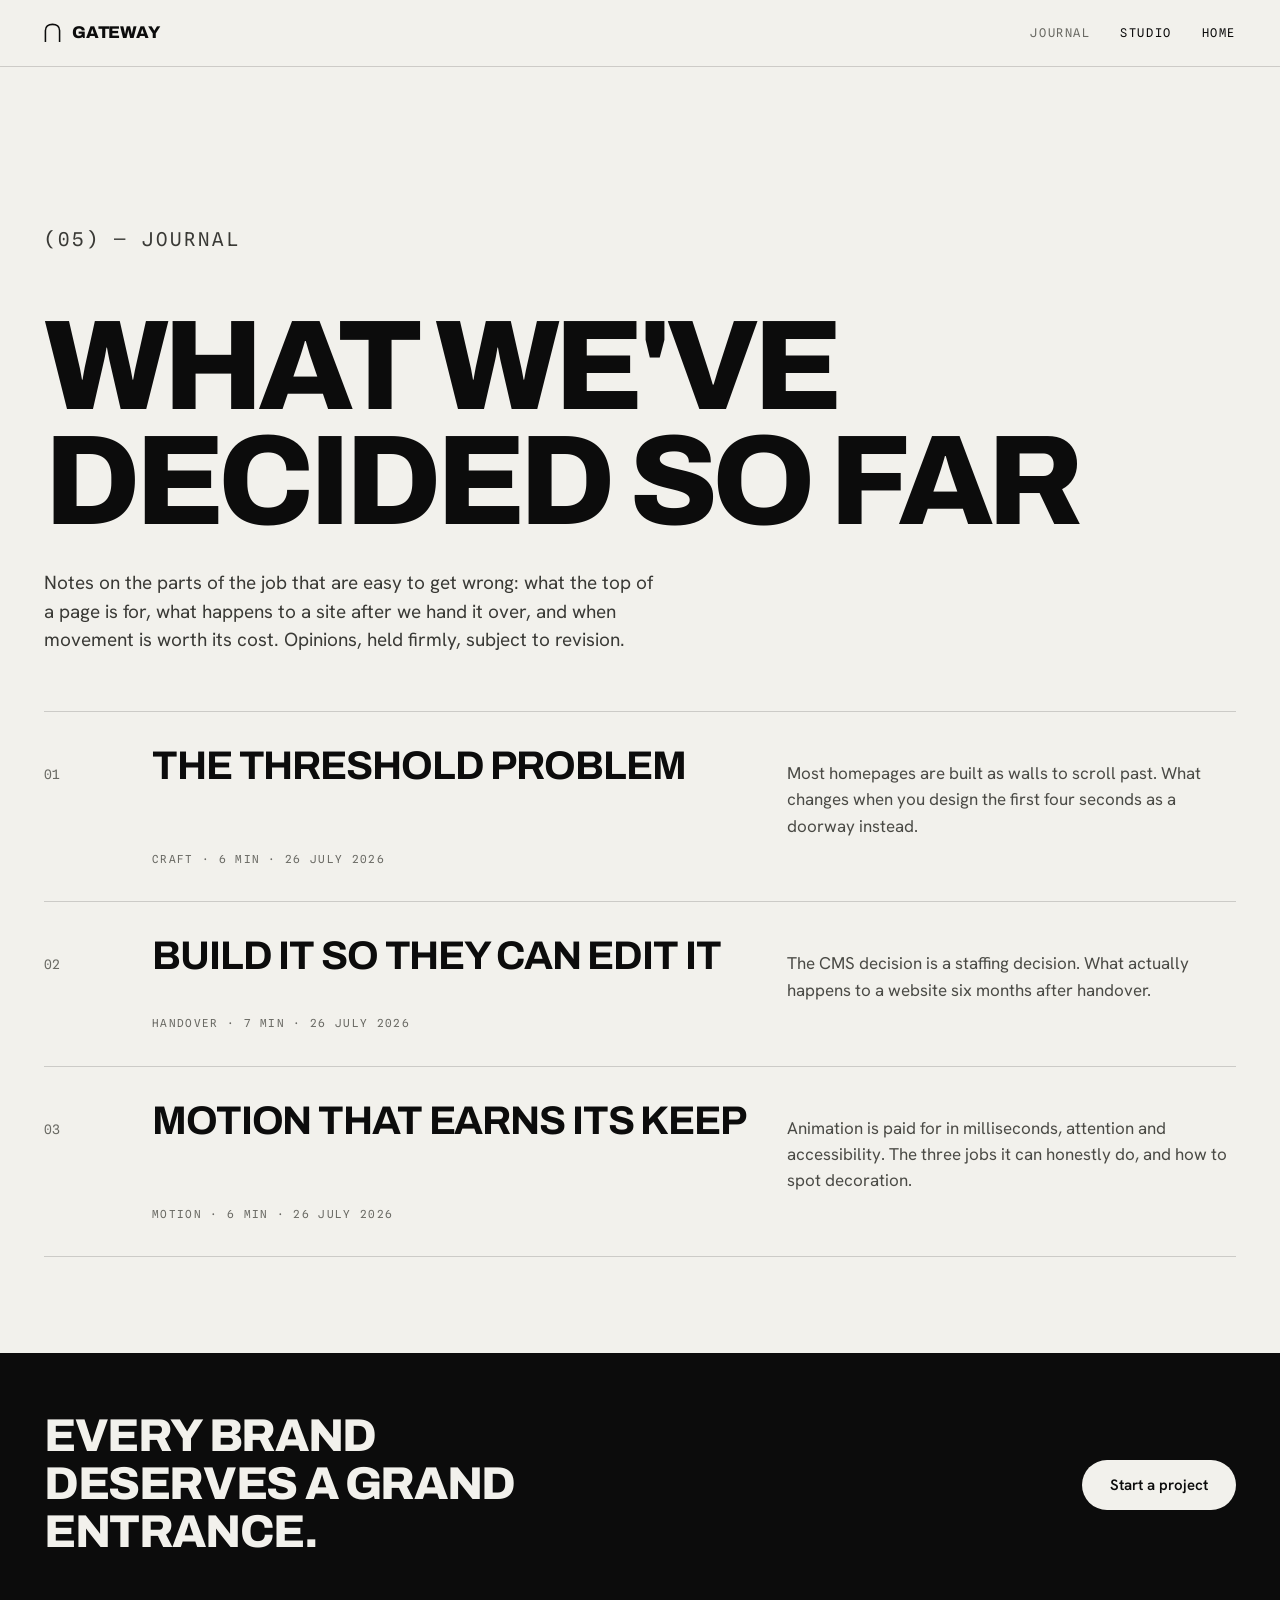
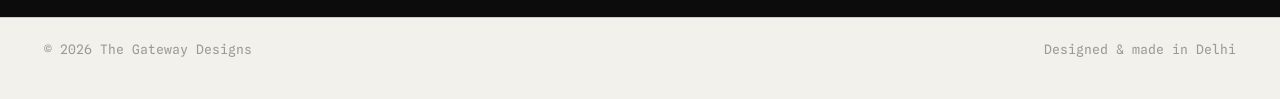
==== journal/index.html @ 0b050c7b "Add The Gateway Designs website Static marketing site for The Gateway Designs, ready to deploy on Ve" ====
<!DOCTYPE html>
<html lang="en">
<head>
<meta charset="utf-8">
<meta name="viewport" content="width=device-width, initial-scale=1">
<title>Journal — The Gateway Designs</title>
<meta name="description" content="Writing from a Delhi design studio on entrances, handover and motion — what we have decided about building websites, and why.">
<meta name="author" content="The Gateway Designs">
<link rel="canonical" href="https://www.thegatewaydesigns.com/journal/">
<meta name="theme-color" content="#f2f1ec">
<link rel="icon" href="/favicon.svg" type="image/svg+xml">
<link rel="alternate icon" href="/favicon-32.png" sizes="32x32" type="image/png">
<link rel="apple-touch-icon" href="/apple-touch-icon.png">
<meta property="og:type" content="website">
<meta property="og:site_name" content="The Gateway Designs">
<meta property="og:title" content="Journal — The Gateway Designs">
<meta property="og:description" content="Writing from a Delhi design studio on entrances, handover and motion.">
<meta property="og:url" content="https://www.thegatewaydesigns.com/journal/">
<meta property="og:image" content="https://www.thegatewaydesigns.com/og-image.jpg">
<meta name="twitter:card" content="summary_large_image">
<meta name="twitter:title" content="Journal — The Gateway Designs">
<meta name="twitter:description" content="Writing from a Delhi design studio on entrances, handover and motion.">
<meta name="twitter:image" content="https://www.thegatewaydesigns.com/og-image.jpg">
<script type="application/ld+json">
{
  "@context": "https://schema.org",
  "@type": "Blog",
  "name": "The Gateway Designs Journal",
  "description": "Writing from a Delhi design studio on entrances, handover and motion.",
  "url": "https://www.thegatewaydesigns.com/journal/",
  "inLanguage": "en",
  "publisher": { "@type": "Organization", "name": "The Gateway Designs", "url": "https://www.thegatewaydesigns.com/" },
  "blogPost": [
    { "@type": "BlogPosting", "headline": "The Threshold Problem", "datePublished": "2026-07-26", "url": "https://www.thegatewaydesigns.com/journal/the-threshold-problem.html" },
    { "@type": "BlogPosting", "headline": "Build It So They Can Edit It", "datePublished": "2026-07-26", "url": "https://www.thegatewaydesigns.com/journal/build-it-so-they-can-edit-it.html" },
    { "@type": "BlogPosting", "headline": "Motion That Earns Its Keep", "datePublished": "2026-07-26", "url": "https://www.thegatewaydesigns.com/journal/motion-that-earns-its-keep.html" }
  ]
}
</script>
<link rel="preconnect" href="https://fonts.googleapis.com">
<link rel="preconnect" href="https://fonts.gstatic.com" crossorigin>
<link href="https://fonts.googleapis.com/css2?family=Archivo:wght@700;800&family=Hanken+Grotesk:wght@400;600&family=Spline+Sans+Mono:wght@400&display=swap" rel="stylesheet">
<link rel="stylesheet" href="/journal/journal.css">
</head>
<body>

<header class="masthead">
  <div class="wrap">
    <a class="wordmark" href="/">
      <svg width="17" height="19" viewBox="0 0 24 26" fill="none" aria-hidden="true"><path d="M2,26 L2,10 C2,4.5 6,1.5 12,1.5 C18,1.5 22,4.5 22,10 L22,26" stroke="#0c0c0c" stroke-width="2.2" stroke-linecap="round"/></svg>
      <span>Gateway</span>
    </a>
    <nav>
      <a href="/journal/" aria-current="page">Journal</a>
      <a href="/" class="hide-sm">Studio</a>
      <a href="/">Home</a>
    </nav>
  </div>
</header>

<main>
  <div class="wrap index-head">
    <p class="kicker">(05) — Journal</p>
    <h1>What we've<br>decided so far</h1>
    <p>Notes on the parts of the job that are easy to get wrong: what the top of a page is for, what happens to a site after we hand it over, and when movement is worth its cost. Opinions, held firmly, subject to revision.</p>
  </div>

  <div class="wrap">
    <div class="entries">
      <a class="entry" href="/journal/the-threshold-problem.html">
        <span class="no">01</span>
        <h2>The threshold problem</h2>
        <p class="dek">Most homepages are built as walls to scroll past. What changes when you design the first four seconds as a doorway instead.</p>
        <span class="meta">Craft · 6 min · 26 July 2026</span>
      </a>
      <a class="entry" href="/journal/build-it-so-they-can-edit-it.html">
        <span class="no">02</span>
        <h2>Build it so they can edit it</h2>
        <p class="dek">The CMS decision is a staffing decision. What actually happens to a website six months after handover.</p>
        <span class="meta">Handover · 7 min · 26 July 2026</span>
      </a>
      <a class="entry" href="/journal/motion-that-earns-its-keep.html">
        <span class="no">03</span>
        <h2>Motion that earns its keep</h2>
        <p class="dek">Animation is paid for in milliseconds, attention and accessibility. The three jobs it can honestly do, and how to spot decoration.</p>
        <span class="meta">Motion · 6 min · 26 July 2026</span>
      </a>
    </div>
  </div>

  <section class="cta">
    <div class="wrap">
      <p>Every brand deserves a grand entrance.</p>
      <a class="pill" href="/">Start a project</a>
    </div>
  </section>
</main>

<footer class="colophon">
  <div class="wrap">
    <span>© 2026 The Gateway Designs</span>
    <span>Designed &amp; made in Delhi</span>
  </div>
</footer>

</body>
</html>
---- journal/journal.css ----
/* The Gateway Designs — journal. Static pages, same design language as the
   site, no runtime. Kept separate from index.html so each article is a real,
   crawlable URL. */

*, *::before, *::after { box-sizing: border-box; }

:root {
  --paper: #f2f1ec;
  --ink: #0c0c0c;
  --ink-2: #3a3a36;
  --ink-3: #4a4a45;
  --muted: #6a6a64;
  --faint: #9a9a92;
  --rule: rgba(12, 12, 12, .16);
  --display: 'Archivo', 'Helvetica Neue', Helvetica, Arial, sans-serif;
  --body: 'Hanken Grotesk', system-ui, sans-serif;
  --mono: 'Spline Sans Mono', ui-monospace, monospace;
}

html { -webkit-text-size-adjust: 100%; }

body {
  margin: 0;
  background: var(--paper);
  color: var(--ink);
  font-family: var(--body);
  font-size: 17px;
  line-height: 1.5;
  overflow-x: hidden;
}

a { color: var(--ink); text-decoration: none; }
a:hover { color: var(--muted); }
::selection { background: var(--ink); color: var(--paper); }

.wrap { max-width: 1440px; margin: 0 auto; padding: 0 clamp(22px, 5vw, 44px); }
/* Constrain the children, not the wrap itself: .wrap is margin:0 auto, so a
   max-width here would centre the column away from the masthead and head. */
.measure > * { max-width: 68ch; }

/* ---------- masthead ---------- */

.masthead {
  border-bottom: 1px solid var(--rule);
  position: sticky;
  top: 0;
  background: rgba(242, 241, 236, .92);
  backdrop-filter: blur(8px);
  -webkit-backdrop-filter: blur(8px);
  z-index: 10;
}
.masthead .wrap {
  display: flex;
  align-items: center;
  justify-content: space-between;
  gap: 24px;
  padding-top: 20px;
  padding-bottom: 20px;
}
.wordmark { display: flex; align-items: center; gap: 11px; }
.wordmark span {
  font-family: var(--display);
  font-weight: 800;
  font-size: 17px;
  letter-spacing: -.01em;
  text-transform: uppercase;
}
.masthead nav {
  display: flex;
  gap: clamp(14px, 3vw, 30px);
  font-family: var(--mono);
  font-size: 12px;
  letter-spacing: .13em;
  text-transform: uppercase;
}
.masthead nav a[aria-current='page'] { color: var(--muted); }

/* ---------- shared bits ---------- */

.kicker {
  font-family: var(--mono);
  font-size: 12px;
  letter-spacing: .16em;
  text-transform: uppercase;
  color: var(--muted);
  margin: 0;
}

.rule { border: 0; border-top: 1px solid var(--rule); margin: 0; }

.pill {
  display: inline-block;
  font-family: var(--body);
  font-size: 15px;
  font-weight: 600;
  padding: 14px 28px;
  border-radius: 100px;
  background: var(--ink);
  color: var(--paper);
}
.pill:hover { background: #2a2a26; color: var(--paper); }
.pill.ghost { background: none; color: var(--ink); border: 1px solid rgba(12, 12, 12, .3); }
.pill.ghost:hover { border-color: var(--ink); color: var(--ink); }

/* ---------- index ---------- */

.index-head { padding-top: clamp(72px, 11vw, 128px); }
.index-head h1 {
  font-family: var(--display);
  font-weight: 800;
  font-size: clamp(52px, 10vw, 132px);
  line-height: .9;
  letter-spacing: -.045em;
  margin: 26px 0 0;
  text-transform: uppercase;
}
.index-head p { max-width: 56ch; font-size: 19px; color: var(--ink-2); margin: 30px 0 56px; }

.entries { border-top: 1px solid var(--rule); }
.entry {
  display: grid;
  grid-template-columns: 78px 1.35fr 1fr;
  gap: 12px 30px;
  align-items: baseline;
  padding: 34px 0;
  border-bottom: 1px solid var(--rule);
  transition: padding-left .35s ease;
}
.entry:hover { padding-left: 16px; color: var(--ink); }
.entry .no { font-family: var(--mono); font-size: 13px; color: var(--muted); }
.entry h2 {
  font-family: var(--display);
  font-weight: 700;
  font-size: clamp(24px, 3.2vw, 40px);
  line-height: 1.02;
  letter-spacing: -.028em;
  margin: 0;
  text-transform: uppercase;
}
.entry .dek { color: var(--ink-3); font-size: 17px; line-height: 1.55; margin: 0; max-width: 46ch; }
.entry .meta {
  grid-column: 2 / -1;
  font-family: var(--mono);
  font-size: 11px;
  letter-spacing: .12em;
  text-transform: uppercase;
  color: var(--muted);
}

/* ---------- article ---------- */

.article-head { padding-top: clamp(64px, 9vw, 104px); }
.article-head h1 {
  font-family: var(--display);
  font-weight: 800;
  font-size: clamp(38px, 6.6vw, 86px);
  line-height: .93;
  letter-spacing: -.04em;
  margin: 22px 0 0;
  text-transform: uppercase;
  max-width: 24ch;
}
.dateline {
  display: flex;
  flex-wrap: wrap;
  gap: 10px 22px;
  font-family: var(--mono);
  font-size: 12px;
  letter-spacing: .12em;
  text-transform: uppercase;
  color: var(--muted);
  margin: 34px 0 0;
  padding: 16px 0 0;
  border-top: 1px solid var(--rule);
}
.lede {
  font-size: clamp(20px, 2.1vw, 25px);
  line-height: 1.45;
  color: var(--ink);
  margin: 40px 0 0;
  max-width: 46ch;
}

.article-body { padding-top: 46px; }
.article-body p { margin: 0 0 24px; color: var(--ink-2); }
.article-body h2 {
  font-family: var(--display);
  font-weight: 800;
  font-size: clamp(23px, 2.6vw, 31px);
  line-height: 1.1;
  letter-spacing: -.025em;
  text-transform: uppercase;
  color: var(--ink);
  margin: 52px 0 18px;
}
.article-body ul { margin: 0 0 24px; padding-left: 22px; color: var(--ink-2); }
.article-body li { margin-bottom: 10px; }
.article-body strong { font-weight: 600; color: var(--ink); }
.article-body code {
  font-family: var(--mono);
  font-size: .88em;
  background: rgba(12, 12, 12, .06);
  padding: 2px 5px;
  border-radius: 3px;
}
.article-body blockquote {
  margin: 40px 0;
  padding: 0 0 0 26px;
  border-left: 2px solid var(--ink);
  font-family: var(--display);
  font-weight: 700;
  font-size: clamp(21px, 2.3vw, 28px);
  line-height: 1.18;
  letter-spacing: -.02em;
  color: var(--ink);
}
.article-body blockquote p { color: inherit; margin: 0; }

.endnote {
  margin: 56px 0 0;
  padding: 26px 0 0;
  border-top: 1px solid var(--rule);
  font-size: 16px;
  color: var(--muted);
  max-width: 60ch;
}

/* ---------- foot ---------- */

.next { padding-top: clamp(64px, 8vw, 96px); }
.next .kicker { margin-bottom: 16px; }
.next a {
  font-family: var(--display);
  font-weight: 800;
  font-size: clamp(28px, 4.4vw, 52px);
  line-height: 1;
  letter-spacing: -.035em;
  text-transform: uppercase;
  display: inline-block;
}

.cta {
  margin-top: clamp(64px, 8vw, 96px);
  background: var(--ink);
  color: var(--paper);
}
.cta .wrap {
  display: flex;
  flex-wrap: wrap;
  align-items: center;
  justify-content: space-between;
  gap: 24px;
  padding-top: 60px;
  padding-bottom: 60px;
}
.cta p {
  font-family: var(--display);
  font-weight: 800;
  font-size: clamp(26px, 3.8vw, 46px);
  letter-spacing: -.03em;
  line-height: 1.04;
  margin: 0;
  max-width: 20ch;
  text-transform: uppercase;
}
.cta .pill { background: var(--paper); color: var(--ink); }
.cta .pill:hover { background: #c3c2ba; color: var(--ink); }

.colophon {
  border-top: 1px solid var(--rule);
  margin-top: 0;
}
.colophon .wrap {
  display: flex;
  flex-wrap: wrap;
  justify-content: space-between;
  gap: 12px;
  padding-top: 22px;
  padding-bottom: 40px;
  font-family: var(--mono);
  font-size: 13px;
  color: var(--faint);
}

@media (max-width: 760px) {
  .entry { grid-template-columns: auto 1fr; }
  .entry .dek { grid-column: 1 / -1; max-width: none; }
  .entry .meta { grid-column: 1 / -1; }
  .masthead nav a.hide-sm { display: none; }
}

@media (prefers-reduced-motion: reduce) {
  * { animation: none !important; transition: none !important; }
}
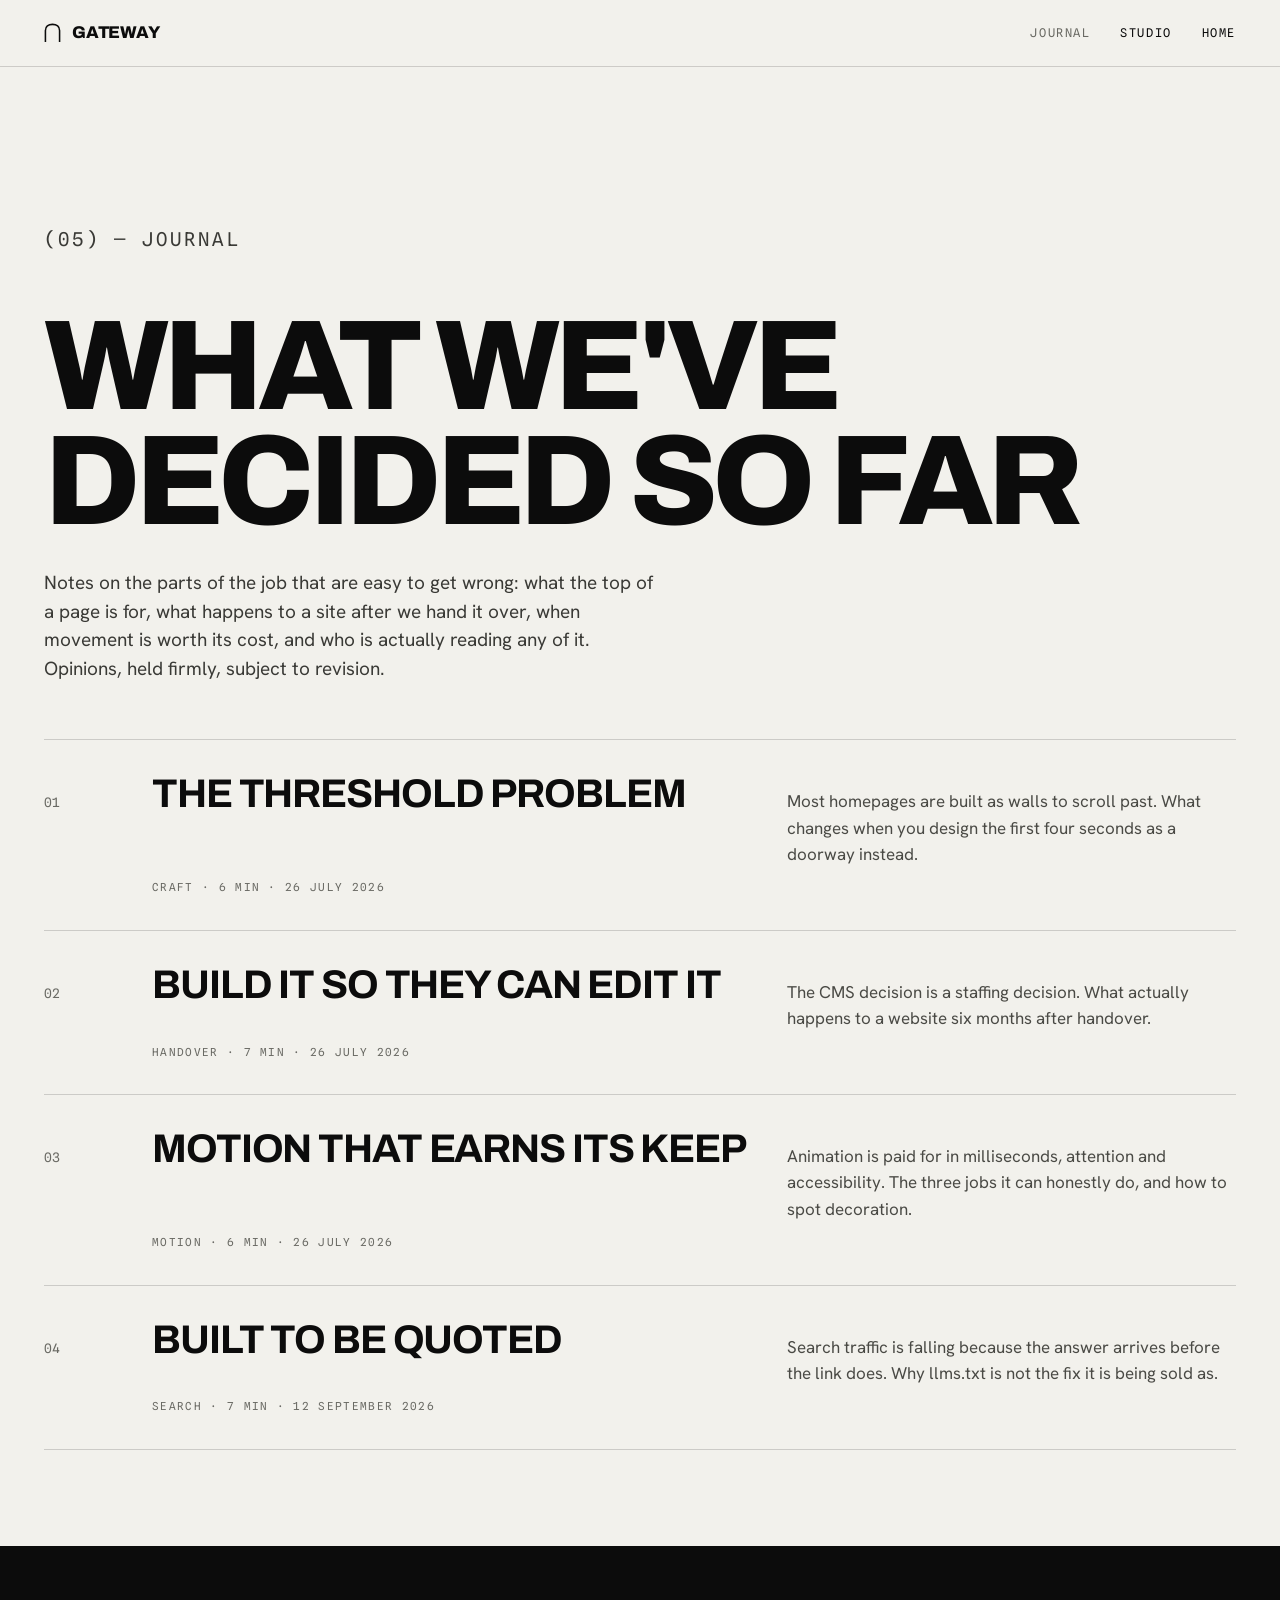
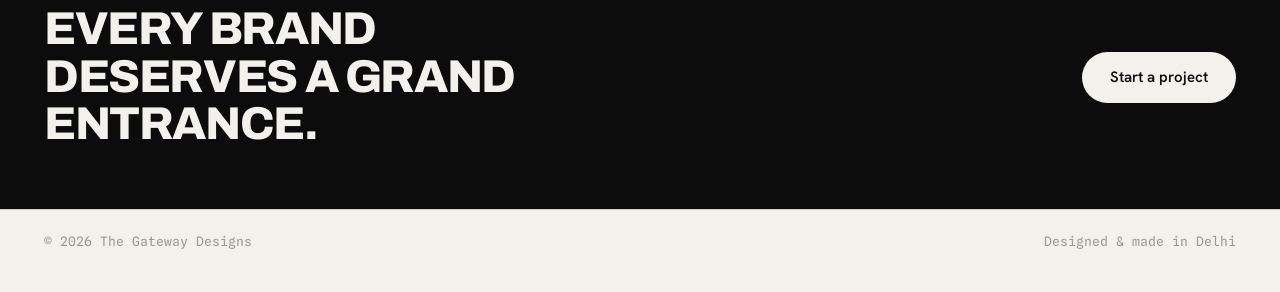
==== commit 403ab92f: "Journal: "Built to be quoted" A fourth entry, dated today, on why search referrals are falling and w" ====
--- a/journal/index.html
+++ b/journal/index.html
@@ -62,7 +62,7 @@
   <div class="wrap index-head">
     <p class="kicker">(05) — Journal</p>
     <h1>What we've<br>decided so far</h1>
-    <p>Notes on the parts of the job that are easy to get wrong: what the top of a page is for, what happens to a site after we hand it over, and when movement is worth its cost. Opinions, held firmly, subject to revision.</p>
+    <p>Notes on the parts of the job that are easy to get wrong: what the top of a page is for, what happens to a site after we hand it over, when movement is worth its cost, and who is actually reading any of it. Opinions, held firmly, subject to revision.</p>
   </div>
 
   <div class="wrap">
@@ -85,6 +85,12 @@
         <p class="dek">Animation is paid for in milliseconds, attention and accessibility. The three jobs it can honestly do, and how to spot decoration.</p>
         <span class="meta">Motion · 6 min · 26 July 2026</span>
       </a>
+      <a class="entry" href="/journal/built-to-be-quoted.html">
+        <span class="no">04</span>
+        <h2>Built to be quoted</h2>
+        <p class="dek">Search traffic is falling because the answer arrives before the link does. Why llms.txt is not the fix it is being sold as.</p>
+        <span class="meta">Search · 7 min · 12 September 2026</span>
+      </a>
     </div>
   </div>
 
--- a/journal/journal.css
+++ b/journal/journal.css
@@ -73,7 +73,11 @@
   letter-spacing: .13em;
   text-transform: uppercase;
 }
-.masthead nav a[aria-current='page'] { color: var(--muted); }
+/* 'page' on the journal index, 'true' on an article (ancestor in the set).
+   Both read as "you are here", so both get the muted treatment — but the link
+   is still a link, so hover has to out-rank it or it reads as disabled. */
+.masthead nav a[aria-current] { color: var(--muted); }
+.masthead nav a[aria-current]:hover { color: var(--ink); }
 
 /* ---------- shared bits ---------- */
 
